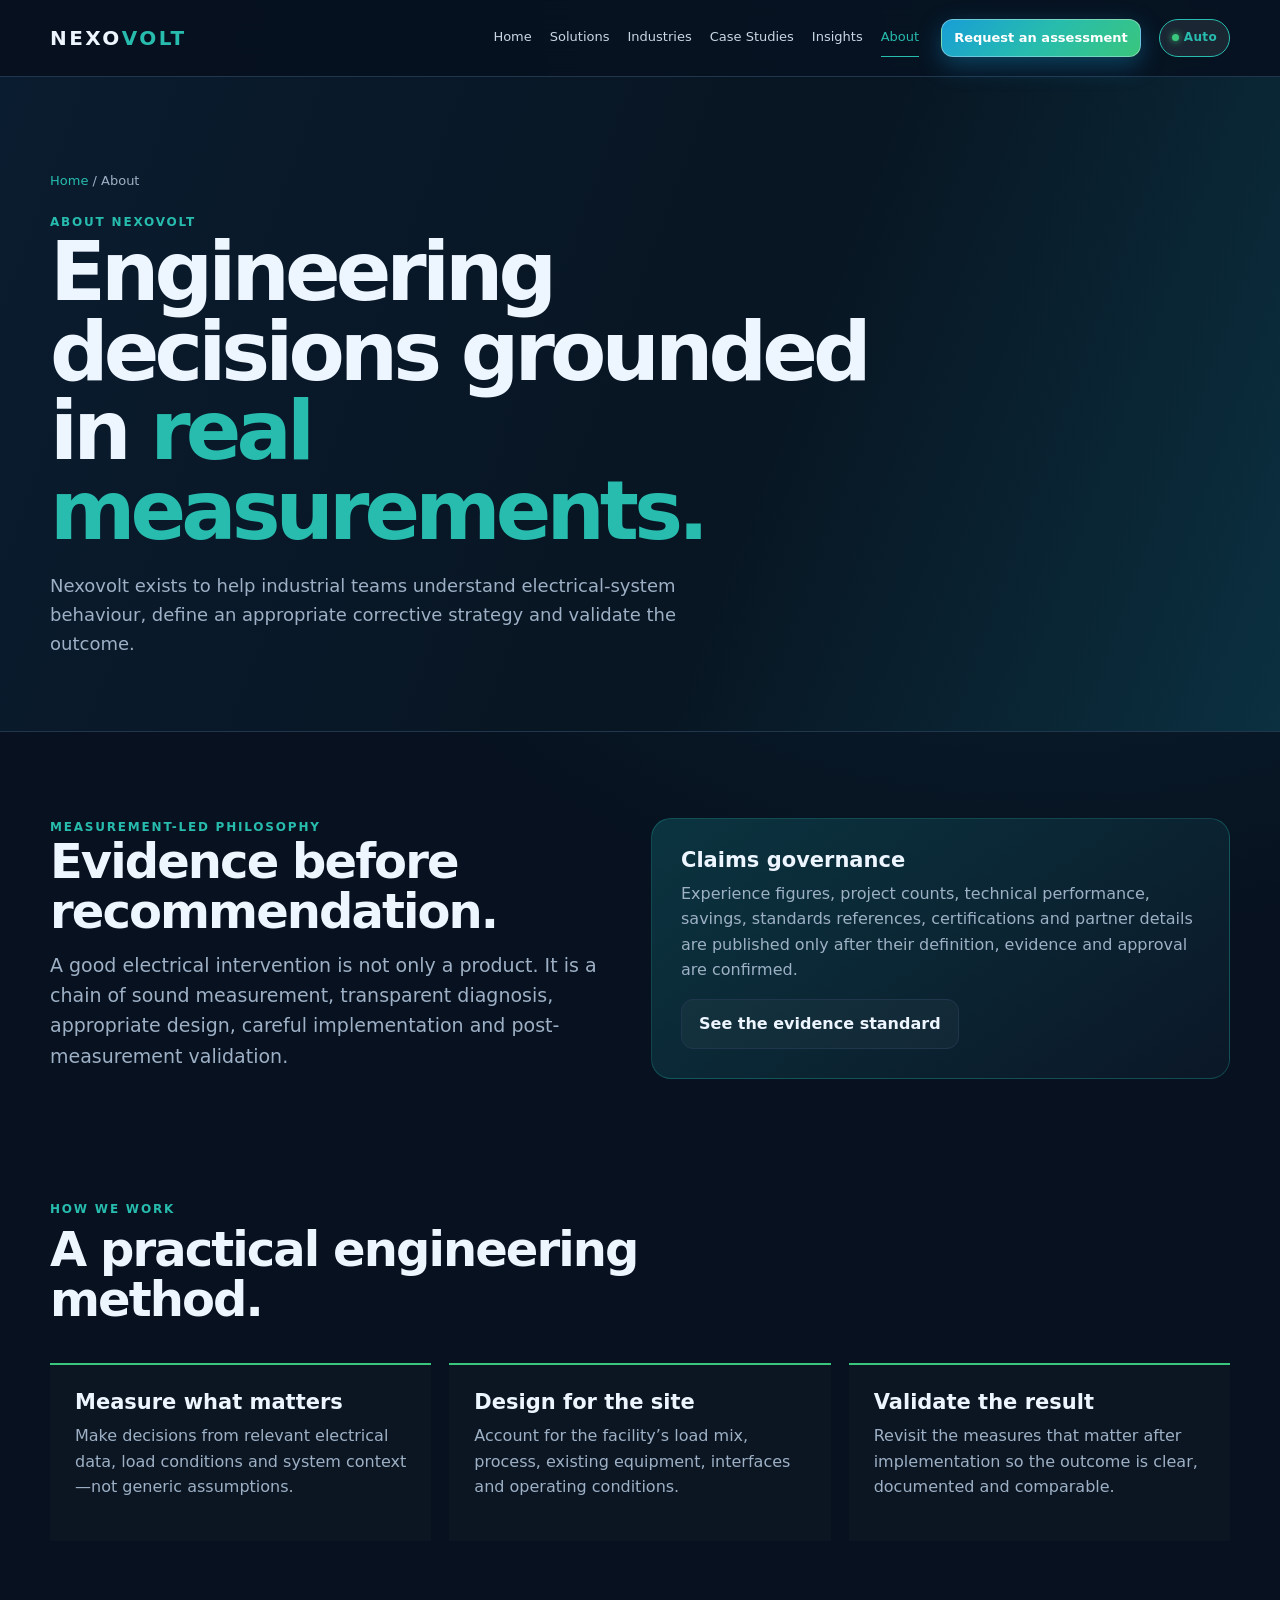
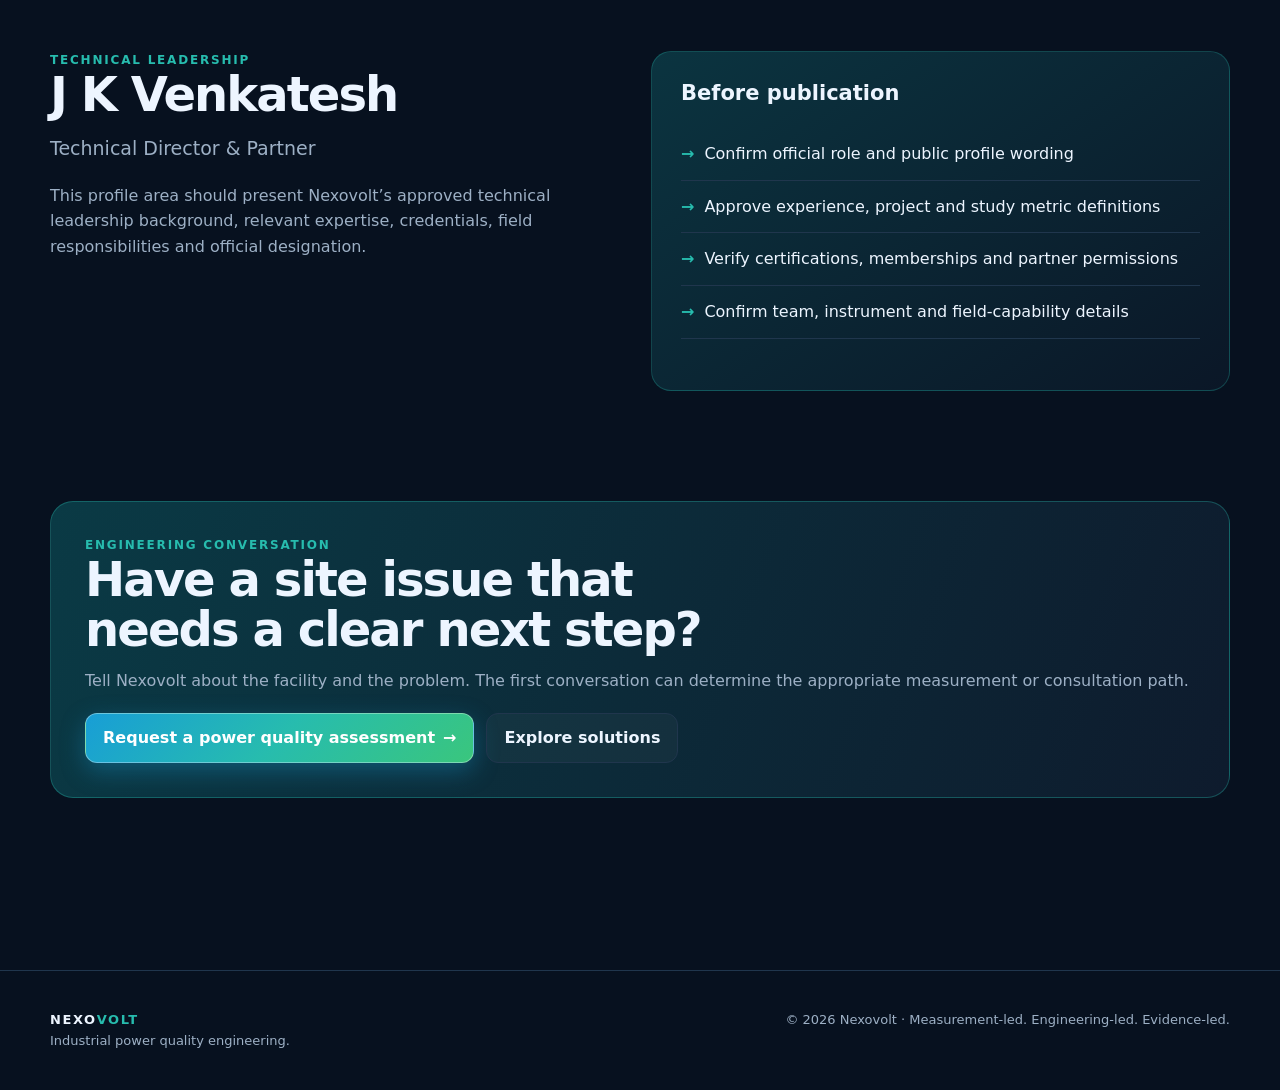
==== about.html @ 37a85232 "first upload" ====
<!doctype html>
<html lang="en">
<head>
  <meta charset="utf-8">
  <meta name="viewport" content="width=device-width, initial-scale=1">
  <meta name="description" content="About Nexovolt, its measurement-led industrial power-quality engineering philosophy and technical leadership.">
  <title>About Nexovolt | Industrial Power Quality Engineering</title>
  <link rel="stylesheet" href="nexovolt.css">
  <script>
    (function(){
      try {
        var mode = localStorage.getItem("nexovolt_theme_mode") || "auto";
        var t = null;
        if (mode === "system") {
          t = (window.matchMedia && window.matchMedia("(prefers-color-scheme: light)").matches) ? "light" : "dark";
        } else if (mode === "manual") {
          t = localStorage.getItem("nexovolt_theme");
        } else {
          // Auto (sunrise/sunset)
          try {
            var c = JSON.parse(localStorage.getItem("nexovolt_sun_times"));
            if (c && c.sunrise && c.sunset) {
              var now = Date.now();
              t = (now >= new Date(c.sunrise).getTime() && now < new Date(c.sunset).getTime()) ? "light" : "dark";
            }
          } catch(e) {}
        }
        if (!t) {
          var h = new Date().getHours();
          t = (h >= 6 && h < 18) ? "light" : "dark";
        }
        document.documentElement.setAttribute("data-theme", t);
      } catch(e) {}
    })();
  </script>
  <script src="nexovolt.js" defer></script>
</head>
<body data-page="about">
  <a class="skip-link" href="#main">Skip to content</a>
  <header class="site-header"><nav class="wrap nav" aria-label="Main navigation">
    <a class="logo" href="Nexovolt Website redesign.html" aria-label="Nexovolt home">NEXO<b>VOLT</b></a><button class="nav-toggle" type="button" aria-label="Open menu" aria-expanded="false">☰</button>
    <div class="site-links"><a data-nav="home" href="Nexovolt Website redesign.html">Home</a><a data-nav="solutions" href="services.html">Solutions</a><a data-nav="industries" href="industries.html">Industries</a><a data-nav="case-studies" href="case-studies.html">Case Studies</a><a data-nav="insights" href="resources.html">Insights</a><a data-nav="about" href="about.html">About</a><a class="button small" data-nav="contact" href="contact.html">Request an assessment</a><div class="theme-controls">
          <button class="theme-mode-btn" type="button" aria-label="Theme mode setting" title="Theme mode setting">
            <span class="theme-mode-label">Auto</span>
          </button>
          <button class="theme-toggle" type="button" aria-label="Toggle dark/light theme" title="Toggle dark/light theme"></button>
        </div></div>
  </nav></header>
  <main id="main">
    <section class="page-hero"><div class="wrap reveal"><div class="breadcrumb"><a href="Nexovolt Website redesign.html">Home</a> / About</div><div class="eyebrow">ABOUT NEXOVOLT</div><h1>Engineering decisions grounded in <span>real measurements.</span></h1><p>Nexovolt exists to help industrial teams understand electrical-system behaviour, define an appropriate corrective strategy and validate the outcome.</p></div></section>
    <section class="wrap section reveal"><div class="split"><div><div class="eyebrow">MEASUREMENT-LED PHILOSOPHY</div><h2>Evidence before recommendation.</h2><p class="lead">A good electrical intervention is not only a product. It is a chain of sound measurement, transparent diagnosis, appropriate design, careful implementation and post-measurement validation.</p></div><div class="callout"><h3>Claims governance</h3><p class="muted">Experience figures, project counts, technical performance, savings, standards references, certifications and partner details are published only after their definition, evidence and approval are confirmed.</p><a class="button secondary" href="case-studies.html">See the evidence standard</a></div></div></section>
    <section class="wrap section tight reveal"><div class="section-head"><div class="eyebrow">HOW WE WORK</div><h2>A practical engineering method.</h2></div><div class="principles"><article class="principle"><h3>Measure what matters</h3><p class="muted">Make decisions from relevant electrical data, load conditions and system context—not generic assumptions.</p></article><article class="principle"><h3>Design for the site</h3><p class="muted">Account for the facility’s load mix, process, existing equipment, interfaces and operating conditions.</p></article><article class="principle"><h3>Validate the result</h3><p class="muted">Revisit the measures that matter after implementation so the outcome is clear, documented and comparable.</p></article></div></section>
    <section class="wrap section tight reveal"><div class="split"><div><div class="eyebrow">TECHNICAL LEADERSHIP</div><h2>J K Venkatesh</h2><p class="lead">Technical Director &amp; Partner</p><p class="muted">This profile area should present Nexovolt’s approved technical leadership background, relevant expertise, credentials, field responsibilities and official designation.</p></div><div class="callout"><h3>Before publication</h3><ul class="feature-list"><li>Confirm official role and public profile wording</li><li>Approve experience, project and study metric definitions</li><li>Verify certifications, memberships and partner permissions</li><li>Confirm team, instrument and field-capability details</li></ul></div></div></section>
    <section class="wrap section tight reveal"><div class="cta-band"><div class="eyebrow">ENGINEERING CONVERSATION</div><h2>Have a site issue that needs a clear next step?</h2><p class="muted">Tell Nexovolt about the facility and the problem. The first conversation can determine the appropriate measurement or consultation path.</p><div class="ctas"><a class="button" href="contact.html">Request a power quality assessment <span aria-hidden="true">→</span></a><a class="button secondary" href="services.html">Explore solutions</a></div></div></section>
  </main>
  <footer><div class="wrap footer-inner"><div><div class="footer-logo">NEXO<b>VOLT</b></div>Industrial power quality engineering.</div><div>© <span data-year></span> Nexovolt · Measurement-led. Engineering-led. Evidence-led.</div></div></footer>
</body>
</html>
---- nexovolt.css ----
/* Explicit light/dark theme styles */
:root,
html[data-theme="dark"],
body[data-theme="dark"] {
  color-scheme: dark;

  /* Logo palette */
  --brand-blue: #189ED6;
  --accent: #27BCAE;
  --accent-2: #3AC67D;

  /* Dark mode */
  --bg: #07111f;
  --surface: #0c1d30;
  --surface-2: #102a43;
  --text: #edf5ff;
  --muted: #9db0c5;
  --line: #20364d;
  --radius: 20px;
  --max: 1180px;
  --shadow: 0 20px 60px #0007;

  --accent-foreground: #02111d;
  --nav-text: #c9d7e5;
  --button-text: #ffffff;
  --button-bg: linear-gradient(135deg, #189ED6 0%, #27BCAE 50%, #3AC67D 100%);
  --button-bg-hover: linear-gradient(135deg, #2db6f2 0%, #32dac9 50%, #45db8d 100%);
  --button-bg-active: linear-gradient(135deg, #1080b0 0%, #1e9d91 50%, #2ea366 100%);
  --button-border: rgba(255, 255, 255, 0.35);
  --button-shadow: 0 8px 25px rgba(24, 158, 214, 0.35);
  --button-shadow-hover: 0 12px 32px rgba(39, 188, 174, 0.55);

  --overlay-1: #ffffff08;
  --overlay-2: #ffffff15;
  --overlay-3: #ffffff05;
  --overlay-4: #ffffff0b;
  --divider: #ffffff14;

  --header-bg: #07111fe8;
  --hero-card-start: #102a43;
  --hero-card-end: #081522;
  --page-hero-start: #0a1c2f;
  --page-hero-end: #081522;
  --page-hero-brand: #0b3040;
  --card-start: #0e2033;
  --card-end: #0a1727;
  --callout-start: #0b3440;
  --callout-end: #0b1727;
  --evidence-start: #0b3540;
  --evidence-end: #0a1727;
  --cta-start: #0a3a45;
  --cta-end: #0e1b2d;
  --input-bg: #071522;

  --accent-shadow: 0 -12px 35px #27BCAE55;
  --card-hover-border: #27BCAE66;
  --tag-border: #27BCAE44;
  --cta-border: #27BCAE55;
}

html[data-theme="light"],
body[data-theme="light"] {
  color-scheme: light;
  --bg: #f5fafc;
  --surface: #ffffff;
  --surface-2: #edf7fa;
  --text: #08212d;
  --muted: #526b76;
  --line: #d7e7eb;
  --shadow: 0 14px 40px #0b526018;

  /* Slightly darker versions of the logo colours for readable text. */
  --brand-blue: #117da9;
  --accent: #087f73;
  --accent-2: #238b59;

  --accent-foreground: #ffffff;
  --nav-text: #45606b;
  --button-text: #ffffff;
  --button-bg: linear-gradient(135deg, #0e729a 0%, #077469 50%, #1e794d 100%);
  --button-bg-hover: linear-gradient(135deg, #09597a 0%, #055e55 50%, #15623e 100%);
  --button-bg-active: linear-gradient(135deg, #063e55 0%, #03443d 50%, #0e482d 100%);
  --button-border: rgba(8, 33, 45, 0.2);
  --button-shadow: 0 8px 24px rgba(7, 116, 105, 0.28);
  --button-shadow-hover: 0 12px 30px rgba(7, 116, 105, 0.45);

  --overlay-1: #08212d08;
  --overlay-2: #08212d18;
  --overlay-3: #08212d05;
  --overlay-4: #08212d0b;
  --divider: #08212d14;

  --header-bg: #f5fafce8;
  --hero-card-start: #ffffff;
  --hero-card-end: #eaf7f5;
  --page-hero-start: #eef9fb;
  --page-hero-end: #f8fcfd;
  --page-hero-brand: #d9f2ed;
  --card-start: #ffffff;
  --card-end: #f2f8fa;
  --callout-start: #e2f6f1;
  --callout-end: #f7fcfb;
  --evidence-start: #e0f5ed;
  --evidence-end: #f5fbf9;
  --cta-start: #d9f3ed;
  --cta-end: #eef9fb;
  --input-bg: #ffffff;

  --accent-shadow: 0 -12px 35px #087f7335;
  --card-hover-border: #087f7360;
  --tag-border: #087f7340;
  --cta-border: #087f7350;
}

/* Smoothly transition the entire UI when the automatic theme switches. */
body,
.site-header,
.hero-card,
.contact-card,
.card,
.stat,
.industry,
.resource,
.method-card,
.problem,
.form,
.tool-result,
.page-hero,
.callout,
.evidence-strip,
.case-status,
.principle,
.cta-band,
footer,
input,
textarea,
select,
.button.secondary {
  transition:
    background-color .35s ease,
    background .35s ease,
    color .35s ease,
    border-color .35s ease,
    box-shadow .35s ease;
}

/* Smooth theme transitions */
body, .site-header, .wrap, .hero-card, .card, .stat, footer {
  transition: background-color .28s ease, color .28s ease, border-color .28s ease, box-shadow .28s ease;
}


* { box-sizing: border-box; }
html { scroll-behavior: smooth; }
body {
  min-width: 320px;
  margin: 0;
  color: var(--text);
  font-family: Inter, ui-sans-serif, system-ui, -apple-system, BlinkMacSystemFont, "Segoe UI", sans-serif;
  line-height: 1.6;
  background: radial-gradient(circle at 82% 0, var(--page-hero-brand) 0, transparent 33%), var(--bg);
}

a { color: inherit; text-decoration: none; }
button, input, textarea, select { font: inherit; }
button { cursor: pointer; }
.wrap { width: min(var(--max), calc(100% - 44px)); margin: auto; }
.skip-link { position: fixed; top: -60px; left: 16px; z-index: 100; padding: 10px 14px; border-radius: 8px; background: var(--accent); color: var(--accent-foreground); font-weight: 800; }
.skip-link:focus { top: 16px; }

.site-header {
  position: sticky; top: 0; z-index: 50;
  border-bottom: 1px solid var(--line);
  background: var(--header-bg); backdrop-filter: blur(16px);
}
.nav { min-height: 76px; display: flex; align-items: center; justify-content: space-between; gap: 22px; }
.logo { flex: 0 0 auto; font-size: 20px; font-weight: 900; letter-spacing: .12em; }
.logo b { color: var(--accent); }
.site-links { display: flex; align-items: center; gap: 18px; color: var(--nav-text); font-size: 13px; }
.site-links a:not(.button) { padding: 8px 0; border-bottom: 1px solid transparent; }
.site-links a:hover, .site-links a.active { color: var(--accent); border-color: var(--accent); }
.site-links .button { margin-left: 4px; }
.nav-toggle { display: none; border: 0; padding: 8px; background: transparent; color: var(--text); font-size: 24px; line-height: 1; }

.theme-controls {
  display: inline-flex;
  align-items: center;
  gap: 8px;
  flex-shrink: 0;
}

.theme-mode-btn {
  display: inline-flex;
  align-items: center;
  gap: 5px;
  height: 38px;
  padding: 0 12px;
  border-radius: 20px;
  border: 1px solid var(--line);
  background: var(--overlay-1);
  color: var(--text);
  font-size: 12px;
  font-weight: 700;
  letter-spacing: .03em;
  transition: all .2s ease;
  white-space: nowrap;
}
.theme-mode-btn:hover {
  background: var(--overlay-2);
  border-color: var(--accent);
}
.theme-mode-btn.active-auto {
  border-color: var(--accent);
  color: var(--accent);
  background: var(--overlay-2);
}
.theme-mode-btn.active-system {
  border-color: var(--brand-blue);
  color: var(--brand-blue);
  background: var(--overlay-2);
}
.theme-mode-btn:focus-visible {
  outline: 3px solid var(--accent-2);
  outline-offset: 3px;
}
.theme-mode-indicator {
  display: inline-block;
  width: 7px;
  height: 7px;
  border-radius: 50%;
  background: var(--muted);
  transition: background-color .2s ease;
}
.theme-mode-btn.active-auto .theme-mode-indicator {
  background: var(--accent-2);
  box-shadow: 0 0 7px var(--accent-2);
}
.theme-mode-btn.active-system .theme-mode-indicator {
  background: var(--brand-blue);
  box-shadow: 0 0 7px var(--brand-blue);
}

.theme-toggle {
  display: none; /* hidden when auto theme is ON */
  align-items: center;
  justify-content: center;
  width: 38px;
  height: 38px;
  padding: 0;
  border-radius: 50%;
  border: 1px solid var(--line);
  background: var(--overlay-1);
  color: var(--text);
  font-size: 17px;
  line-height: 1;
  transition: background-color .2s ease, border-color .2s ease, transform .2s ease, color .2s ease;
  flex-shrink: 0;
}
.theme-controls.manual-active .theme-toggle {
  display: inline-flex;
}
.theme-toggle:hover {
  background: var(--overlay-2);
  border-color: var(--accent);
  transform: scale(1.05);
}
.theme-toggle:focus-visible {
  outline: 3px solid var(--accent-2);
  outline-offset: 3px;
}
.theme-toggle-icon {
  display: inline-flex;
  align-items: center;
  justify-content: center;
  pointer-events: none;
}
.theme-toggle-icon svg {
  width: 19px;
  height: 19px;
  stroke: currentColor;
  fill: none;
  stroke-width: 2;
  stroke-linecap: round;
  stroke-linejoin: round;
}

.button {
  display: inline-flex; align-items: center; justify-content: center; gap: 8px;
  min-height: 46px; padding: 11px 17px; border: 1px solid var(--button-border); border-radius: 12px;
  color: var(--button-text); background: var(--button-bg);
  box-shadow: var(--button-shadow); font-weight: 800; transition: transform .2s ease, box-shadow .2s ease, background .2s ease, border-color .2s ease;
}
.button:hover {
  transform: translateY(-2px);
  background: var(--button-bg-hover);
  box-shadow: var(--button-shadow-hover);
}
.button:active {
  transform: translateY(0);
  background: var(--button-bg-active);
  box-shadow: var(--button-shadow);
}
.button.secondary {
  color: var(--text);
  background: var(--overlay-1);
  border-color: var(--line);
  box-shadow: none;
}
.button.secondary:hover {
  background: var(--overlay-2);
  border-color: var(--accent);
  color: var(--accent);
  box-shadow: 0 4px 18px var(--button-shadow);
}
.button.secondary:active {
  background: var(--overlay-4);
  transform: translateY(0);
}
.button.small { min-height: 38px; padding: 8px 12px; font-size: 13px; }
.button:focus-visible, .site-links a:focus-visible, .nav-toggle:focus-visible, input:focus-visible, textarea:focus-visible, select:focus-visible { outline: 3px solid var(--accent-2); outline-offset: 3px; }

.eyebrow { color: var(--accent); font-size: 12px; font-weight: 800; letter-spacing: .15em; }
.muted { color: var(--muted); }
h1, h2, h3, p { margin-top: 0; }
h1 { max-width: 860px; margin-bottom: 22px; font-size: clamp(48px, 7vw, 82px); line-height: .97; letter-spacing: -.06em; }
h1 span, h2 span { color: var(--accent); }
h2 { margin-bottom: 13px; font-size: clamp(34px, 4vw, 48px); line-height: 1.04; letter-spacing: -.04em; }
h3 { margin-bottom: 8px; font-size: 21px; line-height: 1.2; }
.lead { max-width: 660px; color: var(--muted); font-size: 19px; }
.section { padding: 86px 0; }
.section.tight { padding-top: 24px; }
.section-head { max-width: 760px; margin-bottom: 38px; }
.section-head .eyebrow { margin-bottom: 6px; }

.home-hero { display: grid; grid-template-columns: 1.15fr .85fr; align-items: center; gap: 50px; min-height: 620px; padding: 84px 0; }
.ctas { display: flex; flex-wrap: wrap; gap: 12px; margin-top: 28px; }
.hero-card, .contact-card {
  position: relative; overflow: hidden; border: 1px solid var(--line); border-radius: 28px;
  background: linear-gradient(145deg, var(--hero-card-start), var(--hero-card-end)); box-shadow: var(--shadow);
}
.hero-card { padding: 28px; }
.hero-card::before {
  content: ""; position: absolute; inset: -80px; opacity: .13;
  background: conic-gradient(from 90deg, transparent, var(--accent), transparent 30%);
  animation: spin 9s linear infinite;
}
@keyframes spin { to { transform: rotate(360deg); } }
.gridlines {
  position: relative; display: grid; height: 340px; place-items: center; overflow: hidden;
  border: 1px solid var(--overlay-2); border-radius: 20px;
  background-image: linear-gradient(var(--overlay-1) 1px, transparent 1px), linear-gradient(90deg, var(--overlay-1) 1px, transparent 1px);
  background-size: 36px 36px;
}
.wave { width: 80%; height: 120px; border-top: 3px solid var(--accent); border-radius: 50%; box-shadow: var(--accent-shadow); transform: rotate(-3deg); }
.wave::after { display: block; content: ""; margin-top: 55px; border-top: 2px dashed var(--accent-2); transform: rotate(7deg); }
.signal-key { position: relative; display: flex; justify-content: space-between; gap: 12px; margin-top: 17px; color: var(--muted); font-size: 12px; }
.signal-key b { color: var(--accent-2); font-size: 11px; }

.page-hero { padding: 94px 0 72px; background: linear-gradient(110deg, var(--page-hero-start), var(--page-hero-end) 58%, var(--page-hero-brand)); border-bottom: 1px solid var(--line); }
.page-hero p { max-width: 690px; margin-bottom: 0; color: var(--muted); font-size: 18px; }
.breadcrumb { margin-bottom: 21px; color: var(--muted); font-size: 13px; }
.breadcrumb a { color: var(--accent); }

.stats { display: grid; grid-template-columns: repeat(4, 1fr); gap: 14px; margin-top: -35px; }
.stat, .card, .industry, .resource, .step, .metric-card {
  border: 1px solid var(--line); border-radius: var(--radius); background: linear-gradient(180deg, var(--card-start), var(--card-end));
}
.stat { padding: 24px; }
.stat strong { display: block; color: var(--accent); font-size: 36px; }
.stat span { color: var(--muted); font-size: 13px; }
.note { margin: 15px 0 0; color: var(--muted); font-size: 11px; }

.card-grid { display: grid; grid-template-columns: repeat(3, 1fr); gap: 18px; }
.card { padding: 26px; transition: transform .25s, border-color .25s; }
.card:hover { border-color: var(--card-hover-border); transform: translateY(-5px); }
.card .button { margin-top: 8px; }
.icon { margin-bottom: 12px; font-size: 28px; }
.tag { display: inline-block; padding: 5px 9px; border: 1px solid var(--tag-border); border-radius: 999px; color: var(--accent); font-size: 11px; font-weight: 800; }

.split { display: grid; grid-template-columns: 1fr 1fr; gap: 22px; align-items: start; }
.feature-list { display: grid; gap: 0; padding: 0; margin: 22px 0; list-style: none; }
.feature-list li { padding: 13px 0; border-bottom: 1px solid var(--line); }
.feature-list li::before { content: "→"; padding-right: 10px; color: var(--accent); font-weight: 900; }
.callout { padding: 29px; border: 1px solid var(--tag-border); border-radius: var(--radius); background: linear-gradient(145deg, var(--callout-start), var(--callout-end)); }

.industry-grid { display: grid; grid-template-columns: repeat(4, 1fr); gap: 12px; }
.industry { min-height: 145px; padding: 22px; font-weight: 750; }
.industry span { display: block; margin-bottom: 10px; font-size: 25px; }
.industry small { display: block; margin-top: 5px; color: var(--muted); font-size: 13px; font-weight: 400; }

.workflow { display: grid; grid-template-columns: repeat(4, 1fr); }
.step { min-height: 190px; padding: 24px; border-radius: 0; border-width: 1px 0 0 1px; border-top: 2px solid var(--accent); background: transparent; }
.step:last-child { border-right-width: 1px; }
.num { color: var(--accent); font-size: 12px; font-weight: 900; }

.evidence-strip { display: grid; grid-template-columns: 1.2fr repeat(3, 1fr); gap: 14px; padding: 22px; border: 1px solid #3AC67D55; border-radius: var(--radius); background: linear-gradient(105deg, var(--evidence-start), var(--evidence-end)); }
.evidence-strip strong { display: block; color: var(--accent-2); font-size: 14px; letter-spacing: .05em; }
.evidence-strip span { display: block; margin-top: 5px; color: var(--muted); font-size: 13px; }
.method-grid { display: grid; grid-template-columns: repeat(3, 1fr); gap: 14px; counter-reset: method; }
.method-card { position: relative; min-height: 190px; padding: 25px; border: 1px solid var(--line); border-radius: var(--radius); background: linear-gradient(180deg, var(--card-start), var(--card-end)); }
.method-card::before { counter-increment: method; content: "0" counter(method); display: block; margin-bottom: 18px; color: var(--accent); font-size: 12px; font-weight: 900; letter-spacing: .12em; }
.method-card h3 { margin-bottom: 9px; }
.problem-grid { display: grid; grid-template-columns: repeat(3, 1fr); gap: 12px; }
.problem { padding: 18px; border: 1px solid var(--line); border-radius: 14px; background: var(--overlay-3); color: var(--muted); }
.problem b { display: block; margin-bottom: 4px; color: var(--text); }
.case-status { padding: 25px; border: 1px dashed #3AC67D77; border-radius: var(--radius); background: #3AC67D0a; }
.case-status h3 { color: var(--accent-2); }
.case-meta { display: flex; flex-wrap: wrap; gap: 8px; margin: 15px 0; }
.case-meta span { padding: 5px 8px; border-radius: 999px; background: var(--overlay-4); color: var(--muted); font-size: 11px; }
.form-section { margin-top: 18px; padding-top: 18px; border-top: 1px solid var(--line); }
.field-note { margin: 7px 0 0; color: var(--muted); font-size: 11px; }
.consent { display: flex; align-items: flex-start; gap: 9px; margin-top: 16px; color: var(--muted); font-size: 12px; }
.consent input { width: auto; margin-top: 4px; accent-color: var(--accent); }
.contact-actions { display: flex; flex-wrap: wrap; gap: 10px; margin-top: 18px; }
.site-note { margin-top: 12px; color: var(--muted); font-size: 12px; }

.product-card { display: flex; min-height: 320px; flex-direction: column; justify-content: space-between; }
.product-card .specs { display: flex; flex-wrap: wrap; gap: 7px; margin: 19px 0; }
.spec { padding: 4px 8px; border-radius: 8px; background: var(--overlay-1); color: var(--muted); font-size: 11px; }

.resource-list { display: grid; grid-template-columns: repeat(3, 1fr); gap: 16px; }
.resource { min-height: 230px; padding: 23px; border-left: 3px solid var(--accent); background: var(--overlay-3); }
.resource .kind { color: var(--accent-2); font-size: 11px; font-weight: 800; letter-spacing: .12em; }

.case-grid { display: grid; grid-template-columns: 1fr 1fr; gap: 18px; }
.metric-row { display: flex; flex-wrap: wrap; gap: 10px; margin-top: 18px; }
.metric-card { min-width: 100px; padding: 10px 14px; background: var(--overlay-1); }
.metric-card b { display: block; color: var(--accent); font-size: 24px; line-height: 1.1; }
.metric-card small { color: var(--muted); }

.tool-layout, .contact-layout { display: grid; grid-template-columns: 1fr 1fr; gap: 28px; align-items: start; }
.form, .tool-result {
  padding: 27px; border: 1px solid var(--line); border-radius: var(--radius); background: var(--surface);
}
.form-row { display: grid; grid-template-columns: 1fr 1fr; gap: 12px; }
label { display: block; margin-bottom: 5px; color: var(--muted); font-size: 12px; }
input, textarea, select {
  width: 100%; padding: 12px; border: 1px solid var(--line); border-radius: 10px; outline: 0;
  color: var(--text); background: var(--input-bg);
}
input:focus, textarea:focus, select:focus { border-color: var(--accent); }
.form-message { min-height: 24px; margin: 14px 0 0; color: var(--accent-2); font-size: 13px; }
.estimate { margin: 20px 0 7px; color: var(--accent); font-size: 34px; font-weight: 850; }

.contact-card { padding: 31px; }
.contact-detail { padding: 13px 0; border-bottom: 1px solid var(--divider); }
.contact-detail:last-child { border: 0; }
.contact-detail b { display: block; color: var(--muted); font-size: 12px; }
.contact-detail a { color: var(--accent); }

.principles { display: grid; grid-template-columns: repeat(3, 1fr); gap: 18px; }
.principle { padding: 25px; border-top: 2px solid var(--accent-2); background: var(--overlay-3); }
.timeline { position: relative; display: grid; gap: 16px; margin: 0; padding: 0; list-style: none; }
.timeline li { display: grid; grid-template-columns: 100px 1fr; gap: 24px; padding: 18px 0; border-bottom: 1px solid var(--line); }
.timeline .year { color: var(--accent); font-weight: 900; }

.cta-band { padding: 34px; border: 1px solid var(--cta-border); border-radius: 23px; background: linear-gradient(110deg, var(--cta-start), var(--cta-end)); }
.cta-band h2 { max-width: 690px; }
.cta-band .ctas { margin-top: 20px; }
footer { margin-top: 86px; padding: 39px 0; border-top: 1px solid var(--line); color: var(--muted); font-size: 13px; }
.footer-inner { display: flex; justify-content: space-between; gap: 25px; flex-wrap: wrap; }
.footer-logo { color: var(--text); font-weight: 900; letter-spacing: .12em; }
.footer-logo b { color: var(--accent); }

.reveal { opacity: 0; transform: translateY(20px); transition: opacity .65s ease, transform .65s ease; }
.reveal.show { opacity: 1; transform: none; }

@media (max-width: 920px) {
  .site-links { gap: 12px; font-size: 12px; }
  .site-links .button { padding: 9px 11px; }
  .home-hero, .split, .tool-layout, .contact-layout { grid-template-columns: 1fr; }
  .home-hero { min-height: auto; padding: 68px 0; }
  .industry-grid { grid-template-columns: repeat(2, 1fr); }
  .card-grid { grid-template-columns: repeat(2, 1fr); }
  .method-grid, .problem-grid { grid-template-columns: repeat(2, 1fr); }
  .evidence-strip { grid-template-columns: 1fr 1fr; }
}
@media (max-width: 700px) {
  .nav { min-height: 68px; }
  .nav-toggle { display: block; }
  .site-links {
    position: absolute; top: 68px; right: 0; left: 0; display: none; padding: 18px 22px 22px;
    flex-direction: column; align-items: stretch; gap: 7px; border-bottom: 1px solid var(--line); background: var(--header-bg);
  }
  .site-links.open { display: flex; }
  .site-links a:not(.button) { padding: 9px 0; }
  .site-links .button { margin: 5px 0 0; }
  .stats, .workflow { grid-template-columns: repeat(2, 1fr); }
  .step:nth-child(2) { border-right-width: 1px; }
  .step:nth-child(3) { border-left-width: 1px; }
  .case-grid, .principles { grid-template-columns: 1fr; }
  .page-hero { padding: 70px 0 55px; }
  .section { padding: 68px 0; }
}
@media (max-width: 520px) {
  .wrap { width: min(100% - 32px, var(--max)); }
  h1 { font-size: 48px; }
  .stats, .industry-grid, .card-grid, .workflow, .resource-list, .form-row, .method-grid, .problem-grid, .evidence-strip { grid-template-columns: 1fr; }
  .step, .step:nth-child(2), .step:nth-child(3) { border-right-width: 1px; border-left-width: 1px; }
  .gridlines { height: 270px; }
  .hero-card { padding: 18px; }
  .timeline li { grid-template-columns: 1fr; gap: 4px; }
}

@media (prefers-reduced-motion: reduce) {
  html { scroll-behavior: auto; }
  *, *::before, *::after { animation-duration: .01ms !important; animation-iteration-count: 1 !important; scroll-behavior: auto !important; transition-duration: .01ms !important; }
}
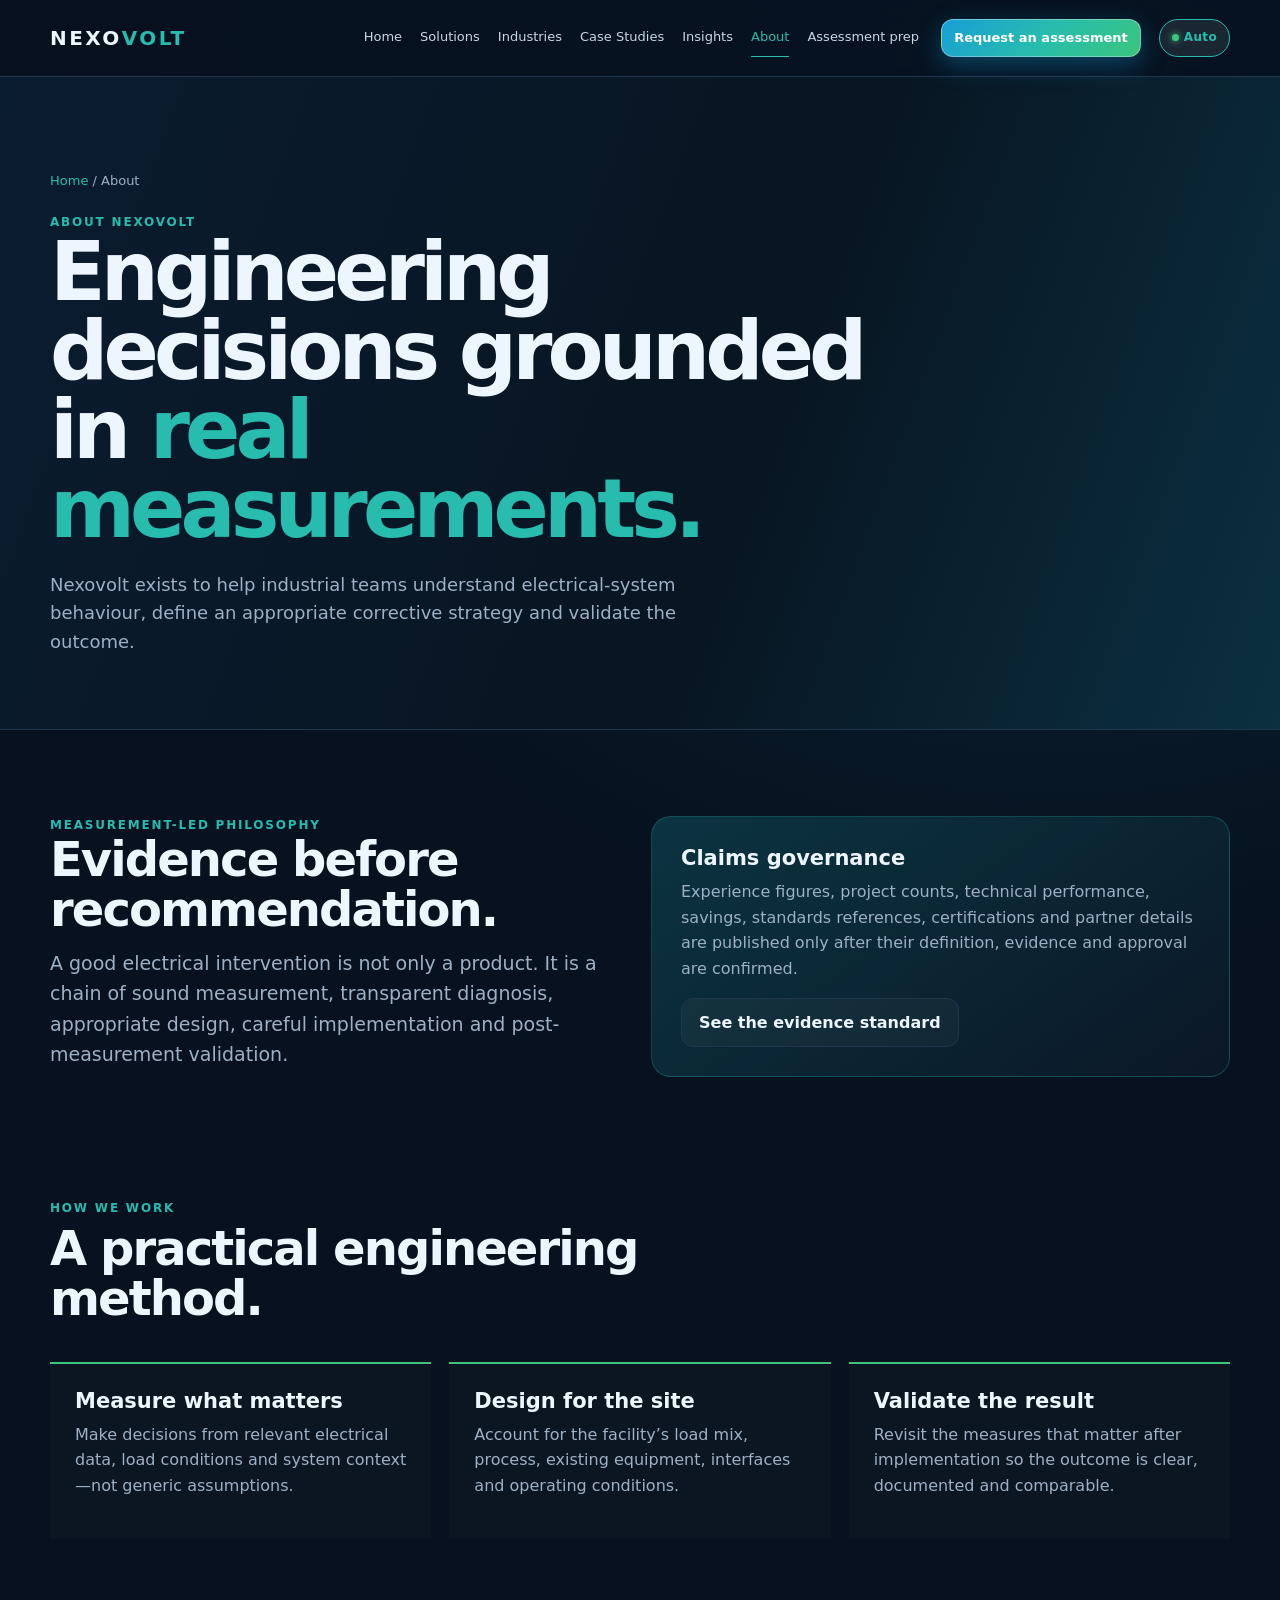
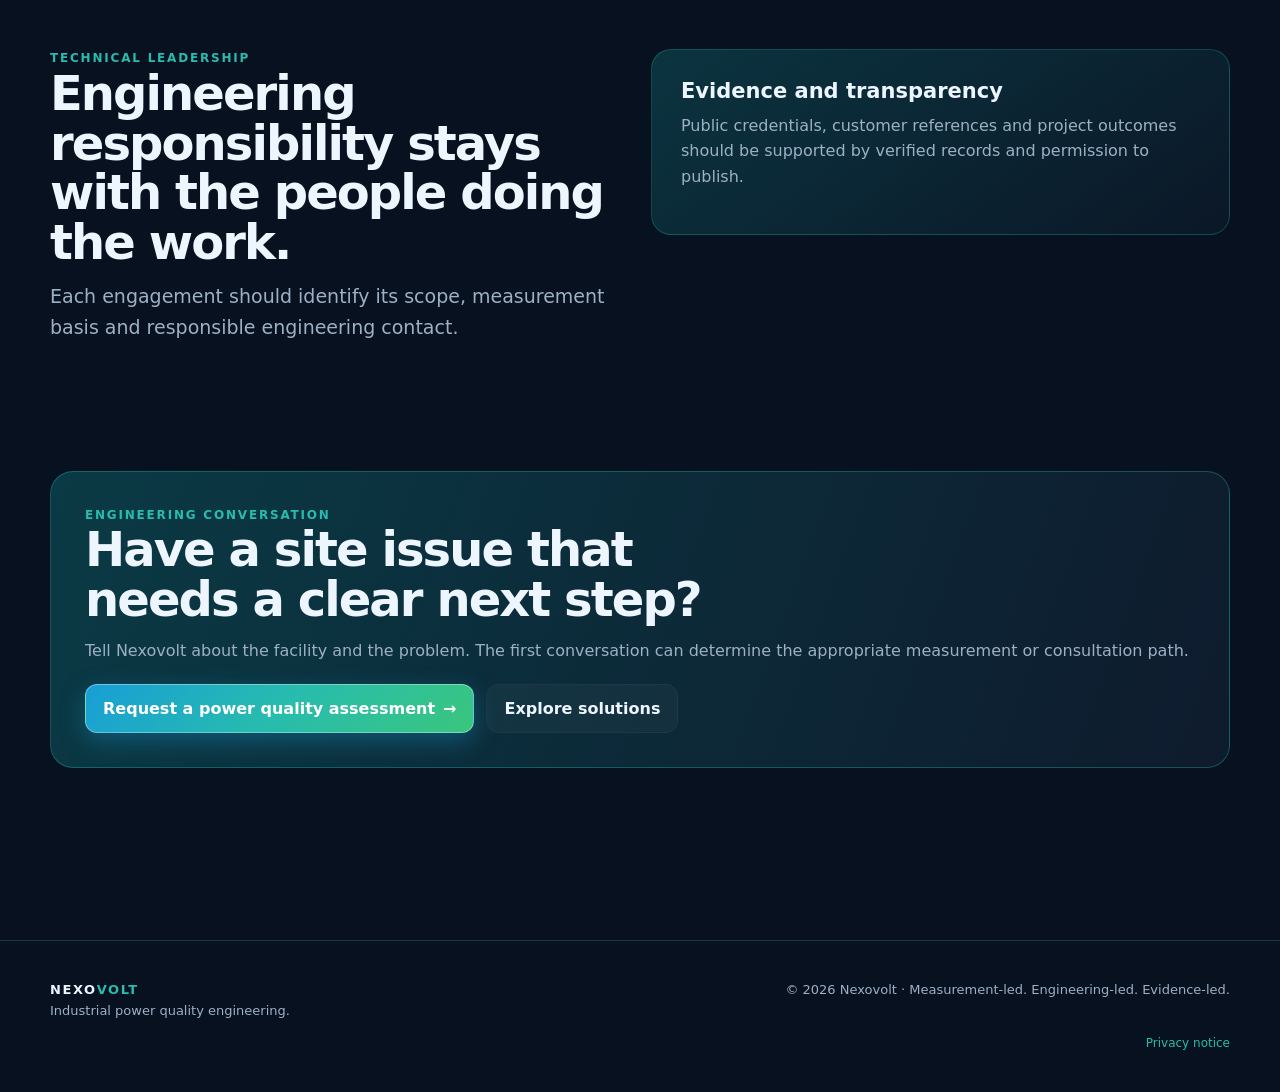
==== commit 49bf9d3e: "Structural Overhaul" ====
--- a/about.html
+++ b/about.html
@@ -5,41 +5,20 @@
   <meta name="viewport" content="width=device-width, initial-scale=1">
   <meta name="description" content="About Nexovolt, its measurement-led industrial power-quality engineering philosophy and technical leadership.">
   <title>About Nexovolt | Industrial Power Quality Engineering</title>
+  <link rel="icon" type="image/png" href="assets/favicon.png" sizes="64x64"><link rel="canonical" href="about.html">
+  <meta property="og:title" content="About Nexovolt | Industrial Power Quality Engineering">
+  <meta property="og:description" content="About Nexovolt, its measurement-led industrial power-quality engineering philosophy and technical leadership.">
+  <meta property="og:type" content="website">
   <link rel="stylesheet" href="nexovolt.css">
-  <script>
-    (function(){
-      try {
-        var mode = localStorage.getItem("nexovolt_theme_mode") || "auto";
-        var t = null;
-        if (mode === "system") {
-          t = (window.matchMedia && window.matchMedia("(prefers-color-scheme: light)").matches) ? "light" : "dark";
-        } else if (mode === "manual") {
-          t = localStorage.getItem("nexovolt_theme");
-        } else {
-          // Auto (sunrise/sunset)
-          try {
-            var c = JSON.parse(localStorage.getItem("nexovolt_sun_times"));
-            if (c && c.sunrise && c.sunset) {
-              var now = Date.now();
-              t = (now >= new Date(c.sunrise).getTime() && now < new Date(c.sunset).getTime()) ? "light" : "dark";
-            }
-          } catch(e) {}
-        }
-        if (!t) {
-          var h = new Date().getHours();
-          t = (h >= 6 && h < 18) ? "light" : "dark";
-        }
-        document.documentElement.setAttribute("data-theme", t);
-      } catch(e) {}
-    })();
-  </script>
+  <script src="nexovolt-theme-init.js"></script>
+
   <script src="nexovolt.js" defer></script>
 </head>
 <body data-page="about">
   <a class="skip-link" href="#main">Skip to content</a>
   <header class="site-header"><nav class="wrap nav" aria-label="Main navigation">
-    <a class="logo" href="Nexovolt Website redesign.html" aria-label="Nexovolt home">NEXO<b>VOLT</b></a><button class="nav-toggle" type="button" aria-label="Open menu" aria-expanded="false">☰</button>
-    <div class="site-links"><a data-nav="home" href="Nexovolt Website redesign.html">Home</a><a data-nav="solutions" href="services.html">Solutions</a><a data-nav="industries" href="industries.html">Industries</a><a data-nav="case-studies" href="case-studies.html">Case Studies</a><a data-nav="insights" href="resources.html">Insights</a><a data-nav="about" href="about.html">About</a><a class="button small" data-nav="contact" href="contact.html">Request an assessment</a><div class="theme-controls">
+    <a class="logo" href="index.html" aria-label="Nexovolt home">NEXO<b>VOLT</b></a><button class="nav-toggle" type="button" aria-label="Open menu" aria-expanded="false" aria-controls="site-links">☰</button>
+    <div class="site-links" id="site-links"><a data-nav="home" href="index.html">Home</a><a data-nav="solutions" href="services.html">Solutions</a><a data-nav="industries" href="industries.html">Industries</a><a data-nav="case-studies" href="case-studies.html">Case Studies</a><a data-nav="insights" href="resources.html">Insights</a><a data-nav="about" href="about.html">About</a><a data-nav="tools" href="tools.html">Assessment prep</a><a class="button small" data-nav="contact" href="contact.html">Request an assessment</a><div class="theme-controls">
           <button class="theme-mode-btn" type="button" aria-label="Theme mode setting" title="Theme mode setting">
             <span class="theme-mode-label">Auto</span>
           </button>
@@ -47,16 +26,12 @@
         </div></div>
   </nav></header>
   <main id="main">
-    <section class="page-hero"><div class="wrap reveal"><div class="breadcrumb"><a href="Nexovolt Website redesign.html">Home</a> / About</div><div class="eyebrow">ABOUT NEXOVOLT</div><h1>Engineering decisions grounded in <span>real measurements.</span></h1><p>Nexovolt exists to help industrial teams understand electrical-system behaviour, define an appropriate corrective strategy and validate the outcome.</p></div></section>
+    <section class="page-hero"><div class="wrap reveal"><div class="breadcrumb"><a href="index.html">Home</a> / About</div><div class="eyebrow">ABOUT NEXOVOLT</div><h1>Engineering decisions grounded in <span>real measurements.</span></h1><p>Nexovolt exists to help industrial teams understand electrical-system behaviour, define an appropriate corrective strategy and validate the outcome.</p></div></section>
     <section class="wrap section reveal"><div class="split"><div><div class="eyebrow">MEASUREMENT-LED PHILOSOPHY</div><h2>Evidence before recommendation.</h2><p class="lead">A good electrical intervention is not only a product. It is a chain of sound measurement, transparent diagnosis, appropriate design, careful implementation and post-measurement validation.</p></div><div class="callout"><h3>Claims governance</h3><p class="muted">Experience figures, project counts, technical performance, savings, standards references, certifications and partner details are published only after their definition, evidence and approval are confirmed.</p><a class="button secondary" href="case-studies.html">See the evidence standard</a></div></div></section>
     <section class="wrap section tight reveal"><div class="section-head"><div class="eyebrow">HOW WE WORK</div><h2>A practical engineering method.</h2></div><div class="principles"><article class="principle"><h3>Measure what matters</h3><p class="muted">Make decisions from relevant electrical data, load conditions and system context—not generic assumptions.</p></article><article class="principle"><h3>Design for the site</h3><p class="muted">Account for the facility’s load mix, process, existing equipment, interfaces and operating conditions.</p></article><article class="principle"><h3>Validate the result</h3><p class="muted">Revisit the measures that matter after implementation so the outcome is clear, documented and comparable.</p></article></div></section>
-    <section class="wrap section tight reveal"><div class="split"><div><div class="eyebrow">TECHNICAL LEADERSHIP</div><h2>J K Venkatesh</h2><p class="lead">Technical Director &amp; Partner</p><p class="muted">This profile area should present Nexovolt’s approved technical leadership background, relevant expertise, credentials, field responsibilities and official designation.</p></div><div class="callout"><h3>Before publication</h3><ul class="feature-list"><li>Confirm official role and public profile wording</li><li>Approve experience, project and study metric definitions</li><li>Verify certifications, memberships and partner permissions</li><li>Confirm team, instrument and field-capability details</li></ul></div></div></section>
+    <section class="wrap section tight reveal"><div class="split"><div><div class="eyebrow">TECHNICAL LEADERSHIP</div><h2>Engineering responsibility stays with the people doing the work.</h2><p class="lead">Each engagement should identify its scope, measurement basis and responsible engineering contact.</p></div><div class="callout"><h3>Evidence and transparency</h3><p class="muted">Public credentials, customer references and project outcomes should be supported by verified records and permission to publish.</p></div></div></section>
     <section class="wrap section tight reveal"><div class="cta-band"><div class="eyebrow">ENGINEERING CONVERSATION</div><h2>Have a site issue that needs a clear next step?</h2><p class="muted">Tell Nexovolt about the facility and the problem. The first conversation can determine the appropriate measurement or consultation path.</p><div class="ctas"><a class="button" href="contact.html">Request a power quality assessment <span aria-hidden="true">→</span></a><a class="button secondary" href="services.html">Explore solutions</a></div></div></section>
   </main>
-  <footer><div class="wrap footer-inner"><div><div class="footer-logo">NEXO<b>VOLT</b></div>Industrial power quality engineering.</div><div>© <span data-year></span> Nexovolt · Measurement-led. Engineering-led. Evidence-led.</div></div></footer>
+  <footer><div class="wrap footer-inner"><div><div class="footer-logo">NEXO<b>VOLT</b></div>Industrial power quality engineering.</div><div>© <span data-year></span> Nexovolt · Measurement-led. Engineering-led. Evidence-led.</div></div><div class="wrap privacy-link"><a href="privacy.html">Privacy notice</a></div></footer>
 </body>
 </html>
-
-
-
-
--- a/nexovolt.css
+++ b/nexovolt.css
@@ -112,7 +112,7 @@
   --cta-border: #087f7350;
 }
 
-/* Smoothly transition the entire UI when the automatic theme switches. */
+/* Keep theme changes smooth without transitioning every rendered property. */
 body,
 .site-header,
 .hero-card,
@@ -124,7 +124,6 @@
 .method-card,
 .problem,
 .form,
-.tool-result,
 .page-hero,
 .callout,
 .evidence-strip,
@@ -134,19 +133,12 @@
 footer,
 input,
 textarea,
-select,
-.button.secondary {
+select {
   transition:
-    background-color .35s ease,
-    background .35s ease,
-    color .35s ease,
-    border-color .35s ease,
-    box-shadow .35s ease;
-}
-
-/* Smooth theme transitions */
-body, .site-header, .wrap, .hero-card, .card, .stat, footer {
-  transition: background-color .28s ease, color .28s ease, border-color .28s ease, box-shadow .28s ease;
+    background-color .28s ease,
+    color .28s ease,
+    border-color .28s ease,
+    box-shadow .28s ease;
 }
 
 
@@ -156,7 +148,7 @@
   min-width: 320px;
   margin: 0;
   color: var(--text);
-  font-family: Inter, ui-sans-serif, system-ui, -apple-system, BlinkMacSystemFont, "Segoe UI", sans-serif;
+  font-family: ui-sans-serif, system-ui, -apple-system, BlinkMacSystemFont, "Segoe UI", sans-serif;
   line-height: 1.6;
   background: radial-gradient(circle at 82% 0, var(--page-hero-brand) 0, transparent 33%), var(--bg);
 }
@@ -176,11 +168,17 @@
 .nav { min-height: 76px; display: flex; align-items: center; justify-content: space-between; gap: 22px; }
 .logo { flex: 0 0 auto; font-size: 20px; font-weight: 900; letter-spacing: .12em; }
 .logo b { color: var(--accent); }
+.logo-image { display: inline-block; vertical-align: middle; object-fit: contain; }
+.logo-text, .footer-logo-text { display: none; }
+.logo-text { font-size: 20px; }
+.logo-text b, .footer-logo-text b { color: var(--accent); }
+.footer-logo-image { display: block; object-fit: contain; }
 .site-links { display: flex; align-items: center; gap: 18px; color: var(--nav-text); font-size: 13px; }
 .site-links a:not(.button) { padding: 8px 0; border-bottom: 1px solid transparent; }
 .site-links a:hover, .site-links a.active { color: var(--accent); border-color: var(--accent); }
 .site-links .button { margin-left: 4px; }
 .nav-toggle { display: none; border: 0; padding: 8px; background: transparent; color: var(--text); font-size: 24px; line-height: 1; }
+.nav-toggle:focus-visible { outline: 3px solid var(--accent-2); outline-offset: 3px; }
 
 .theme-controls {
   display: inline-flex;
@@ -317,12 +315,15 @@
   transform: translateY(0);
 }
 .button.small { min-height: 38px; padding: 8px 12px; font-size: 13px; }
-.button:focus-visible, .site-links a:focus-visible, .nav-toggle:focus-visible, input:focus-visible, textarea:focus-visible, select:focus-visible { outline: 3px solid var(--accent-2); outline-offset: 3px; }
+:where(a, button, input, textarea, select, [tabindex]):focus-visible { outline: 3px solid var(--accent-2); outline-offset: 3px; }
+[id] { scroll-margin-top: 96px; }
+.sr-only { position: absolute; width: 1px; height: 1px; padding: 0; margin: -1px; overflow: hidden; clip: rect(0, 0, 0, 0); white-space: nowrap; border: 0; }
+.required-marker { color: var(--accent-2); font-weight: 800; }
 
 .eyebrow { color: var(--accent); font-size: 12px; font-weight: 800; letter-spacing: .15em; }
 .muted { color: var(--muted); }
 h1, h2, h3, p { margin-top: 0; }
-h1 { max-width: 860px; margin-bottom: 22px; font-size: clamp(48px, 7vw, 82px); line-height: .97; letter-spacing: -.06em; }
+h1 { max-width: 860px; margin-bottom: 22px; font-size: clamp(2.4rem, 7vw, 5.1rem); line-height: .97; letter-spacing: -.06em; }
 h1 span, h2 span { color: var(--accent); }
 h2 { margin-bottom: 13px; font-size: clamp(34px, 4vw, 48px); line-height: 1.04; letter-spacing: -.04em; }
 h3 { margin-bottom: 8px; font-size: 21px; line-height: 1.2; }
@@ -342,9 +343,7 @@
 .hero-card::before {
   content: ""; position: absolute; inset: -80px; opacity: .13;
   background: conic-gradient(from 90deg, transparent, var(--accent), transparent 30%);
-  animation: spin 9s linear infinite;
-}
-@keyframes spin { to { transform: rotate(360deg); } }
+}
 .gridlines {
   position: relative; display: grid; height: 340px; place-items: center; overflow: hidden;
   border: 1px solid var(--overlay-2); border-radius: 20px;
@@ -371,7 +370,7 @@
 .note { margin: 15px 0 0; color: var(--muted); font-size: 11px; }
 
 .card-grid { display: grid; grid-template-columns: repeat(3, 1fr); gap: 18px; }
-.card { padding: 26px; transition: transform .25s, border-color .25s; }
+.card { padding: 26px; transition: background-color .28s ease, color .28s ease, border-color .25s, box-shadow .28s ease, transform .25s; }
 .card:hover { border-color: var(--card-hover-border); transform: translateY(-5px); }
 .card .button { margin-top: 8px; }
 .icon { margin-bottom: 12px; font-size: 28px; }
@@ -411,6 +410,10 @@
 .field-note { margin: 7px 0 0; color: var(--muted); font-size: 11px; }
 .consent { display: flex; align-items: flex-start; gap: 9px; margin-top: 16px; color: var(--muted); font-size: 12px; }
 .consent input { width: auto; margin-top: 4px; accent-color: var(--accent); }
+.form-fields { min-width: 0; margin: 0; padding: 0; border: 0; }
+.form-fields:disabled { opacity: .62; }
+.privacy-link { margin-top: 12px; text-align: right; font-size: 12px; }
+.privacy-link a { color: var(--accent); }
 .contact-actions { display: flex; flex-wrap: wrap; gap: 10px; margin-top: 18px; }
 .site-note { margin-top: 12px; color: var(--muted); font-size: 12px; }
 
@@ -428,8 +431,8 @@
 .metric-card b { display: block; color: var(--accent); font-size: 24px; line-height: 1.1; }
 .metric-card small { color: var(--muted); }
 
-.tool-layout, .contact-layout { display: grid; grid-template-columns: 1fr 1fr; gap: 28px; align-items: start; }
-.form, .tool-result {
+.contact-layout { display: grid; grid-template-columns: 1fr 1fr; gap: 28px; align-items: start; }
+.form {
   padding: 27px; border: 1px solid var(--line); border-radius: var(--radius); background: var(--surface);
 }
 .form-row { display: grid; grid-template-columns: 1fr 1fr; gap: 12px; }
@@ -439,8 +442,6 @@
   color: var(--text); background: var(--input-bg);
 }
 input:focus, textarea:focus, select:focus { border-color: var(--accent); }
-.form-message { min-height: 24px; margin: 14px 0 0; color: var(--accent-2); font-size: 13px; }
-.estimate { margin: 20px 0 7px; color: var(--accent); font-size: 34px; font-weight: 850; }
 
 .contact-card { padding: 31px; }
 .contact-detail { padding: 13px 0; border-bottom: 1px solid var(--divider); }
@@ -462,13 +463,28 @@
 .footer-logo { color: var(--text); font-weight: 900; letter-spacing: .12em; }
 .footer-logo b { color: var(--accent); }
 
-.reveal { opacity: 0; transform: translateY(20px); transition: opacity .65s ease, transform .65s ease; }
-.reveal.show { opacity: 1; transform: none; }
-
+.reveal { opacity: 1; transform: none; }
+.reveal.reveal-ready { transition: opacity .65s ease, transform .65s ease; }
+.reveal.reveal-ready:not(.show) { opacity: 0; transform: translateY(20px); }
+.reveal.reveal-ready.show { opacity: 1; transform: none; }
+
+@media (max-width: 1024px) {
+  .nav { position: relative; min-height: 68px; }
+  .nav-toggle { display: flex; min-width: 44px; min-height: 44px; align-items: center; justify-content: center; }
+  .site-links {
+    position: absolute; top: 100%; right: 0; left: 0; display: none; max-height: calc(100vh - 68px);
+    overflow-y: auto; padding: 14px 22px 20px; flex-direction: column; align-items: stretch; gap: 6px;
+    border-bottom: 1px solid var(--line); background: var(--header-bg); box-shadow: var(--shadow);
+  }
+  .site-links.open { display: flex; }
+  .site-links a:not(.button) { min-height: 44px; padding: 10px 0; }
+  .site-links .button { min-height: 44px; margin: 4px 0; }
+  .theme-controls { width: 100%; padding-top: 10px; border-top: 1px solid var(--line); }
+  .theme-mode-btn { min-height: 44px; }
+  .theme-toggle { width: 44px; height: 44px; }
+}
 @media (max-width: 920px) {
-  .site-links { gap: 12px; font-size: 12px; }
-  .site-links .button { padding: 9px 11px; }
-  .home-hero, .split, .tool-layout, .contact-layout { grid-template-columns: 1fr; }
+  .home-hero, .split, .contact-layout { grid-template-columns: 1fr; }
   .home-hero { min-height: auto; padding: 68px 0; }
   .industry-grid { grid-template-columns: repeat(2, 1fr); }
   .card-grid { grid-template-columns: repeat(2, 1fr); }
@@ -476,15 +492,6 @@
   .evidence-strip { grid-template-columns: 1fr 1fr; }
 }
 @media (max-width: 700px) {
-  .nav { min-height: 68px; }
-  .nav-toggle { display: block; }
-  .site-links {
-    position: absolute; top: 68px; right: 0; left: 0; display: none; padding: 18px 22px 22px;
-    flex-direction: column; align-items: stretch; gap: 7px; border-bottom: 1px solid var(--line); background: var(--header-bg);
-  }
-  .site-links.open { display: flex; }
-  .site-links a:not(.button) { padding: 9px 0; }
-  .site-links .button { margin: 5px 0 0; }
   .stats, .workflow { grid-template-columns: repeat(2, 1fr); }
   .step:nth-child(2) { border-right-width: 1px; }
   .step:nth-child(3) { border-left-width: 1px; }
@@ -494,7 +501,6 @@
 }
 @media (max-width: 520px) {
   .wrap { width: min(100% - 32px, var(--max)); }
-  h1 { font-size: 48px; }
   .stats, .industry-grid, .card-grid, .workflow, .resource-list, .form-row, .method-grid, .problem-grid, .evidence-strip { grid-template-columns: 1fr; }
   .step, .step:nth-child(2), .step:nth-child(3) { border-right-width: 1px; border-left-width: 1px; }
   .gridlines { height: 270px; }
@@ -505,4 +511,5 @@
 @media (prefers-reduced-motion: reduce) {
   html { scroll-behavior: auto; }
   *, *::before, *::after { animation-duration: .01ms !important; animation-iteration-count: 1 !important; scroll-behavior: auto !important; transition-duration: .01ms !important; }
-}
+  .reveal.reveal-ready:not(.show) { opacity: 1; transform: none; }
+}
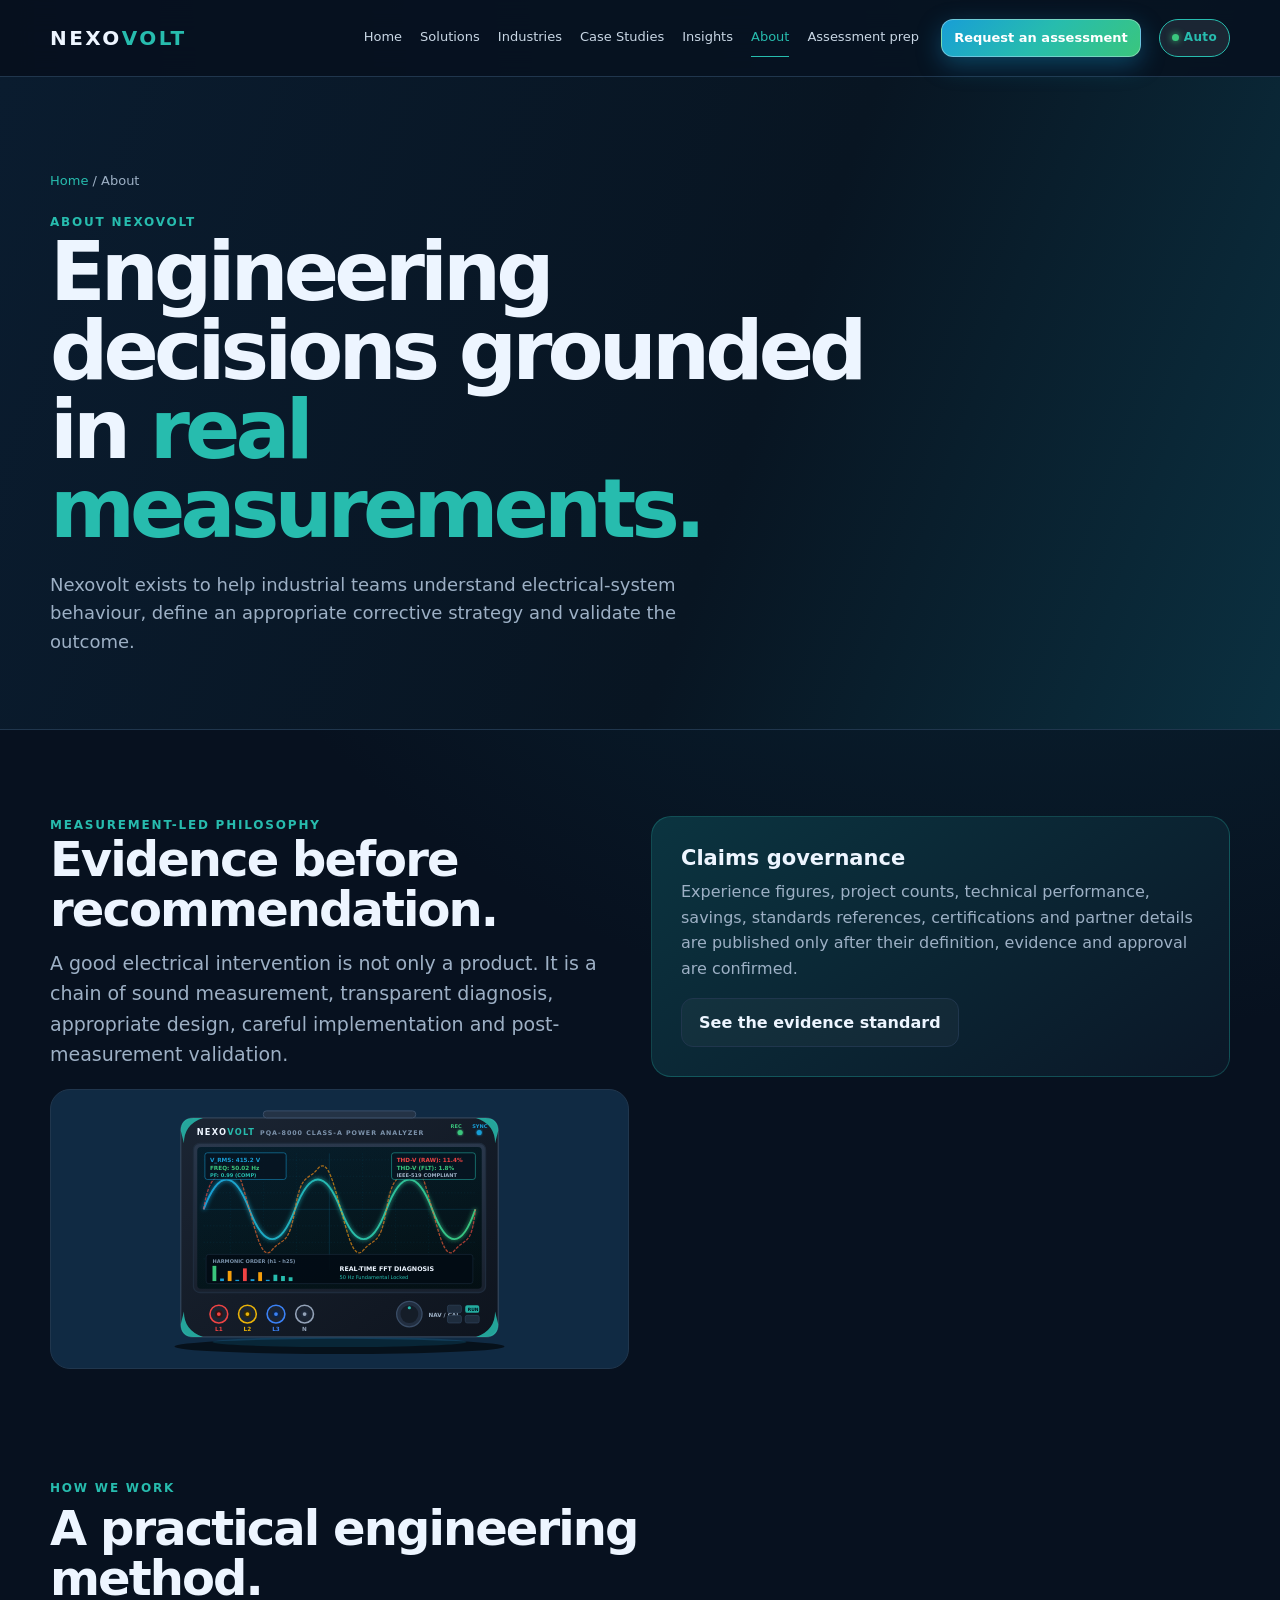
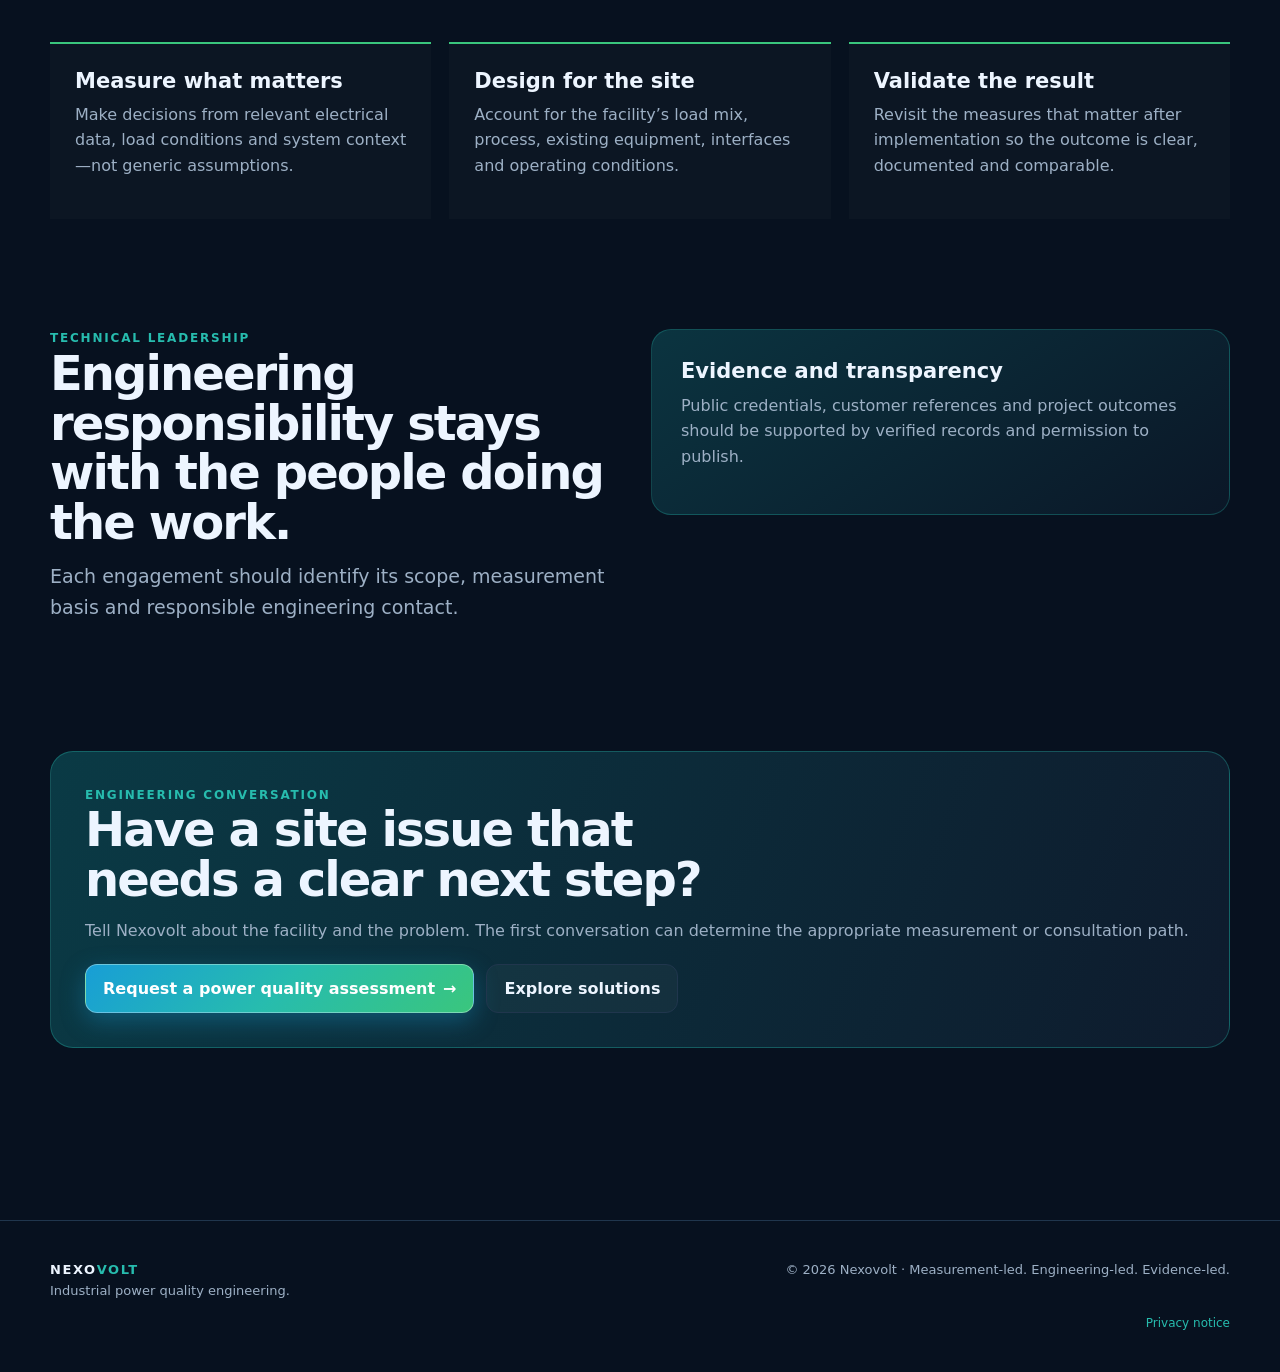
==== commit 208a3b65: "more changes made to the about page, added more content and updated the layout for better user exper" ====
--- a/about.html
+++ b/about.html
@@ -27,7 +27,23 @@
   </nav></header>
   <main id="main">
     <section class="page-hero"><div class="wrap reveal"><div class="breadcrumb"><a href="index.html">Home</a> / About</div><div class="eyebrow">ABOUT NEXOVOLT</div><h1>Engineering decisions grounded in <span>real measurements.</span></h1><p>Nexovolt exists to help industrial teams understand electrical-system behaviour, define an appropriate corrective strategy and validate the outcome.</p></div></section>
-    <section class="wrap section reveal"><div class="split"><div><div class="eyebrow">MEASUREMENT-LED PHILOSOPHY</div><h2>Evidence before recommendation.</h2><p class="lead">A good electrical intervention is not only a product. It is a chain of sound measurement, transparent diagnosis, appropriate design, careful implementation and post-measurement validation.</p></div><div class="callout"><h3>Claims governance</h3><p class="muted">Experience figures, project counts, technical performance, savings, standards references, certifications and partner details are published only after their definition, evidence and approval are confirmed.</p><a class="button secondary" href="case-studies.html">See the evidence standard</a></div></div></section>
+    <section class="wrap section reveal">
+      <div class="split">
+        <div>
+          <div class="eyebrow">MEASUREMENT-LED PHILOSOPHY</div>
+          <h2>Evidence before recommendation.</h2>
+          <p class="lead">A good electrical intervention is not only a product. It is a chain of sound measurement, transparent diagnosis, appropriate design, careful implementation and post-measurement validation.</p>
+          <div class="split-media-wrapper">
+            <img src="assets/images/power-quality-analyzer.svg" alt="Nexovolt measurement-first diagnostic analyzer" width="450" height="260" loading="lazy" decoding="async">
+          </div>
+        </div>
+        <div class="callout">
+          <h3>Claims governance</h3>
+          <p class="muted">Experience figures, project counts, technical performance, savings, standards references, certifications and partner details are published only after their definition, evidence and approval are confirmed.</p>
+          <a class="button secondary" href="case-studies.html">See the evidence standard</a>
+        </div>
+      </div>
+    </section>
     <section class="wrap section tight reveal"><div class="section-head"><div class="eyebrow">HOW WE WORK</div><h2>A practical engineering method.</h2></div><div class="principles"><article class="principle"><h3>Measure what matters</h3><p class="muted">Make decisions from relevant electrical data, load conditions and system context—not generic assumptions.</p></article><article class="principle"><h3>Design for the site</h3><p class="muted">Account for the facility’s load mix, process, existing equipment, interfaces and operating conditions.</p></article><article class="principle"><h3>Validate the result</h3><p class="muted">Revisit the measures that matter after implementation so the outcome is clear, documented and comparable.</p></article></div></section>
     <section class="wrap section tight reveal"><div class="split"><div><div class="eyebrow">TECHNICAL LEADERSHIP</div><h2>Engineering responsibility stays with the people doing the work.</h2><p class="lead">Each engagement should identify its scope, measurement basis and responsible engineering contact.</p></div><div class="callout"><h3>Evidence and transparency</h3><p class="muted">Public credentials, customer references and project outcomes should be supported by verified records and permission to publish.</p></div></div></section>
     <section class="wrap section tight reveal"><div class="cta-band"><div class="eyebrow">ENGINEERING CONVERSATION</div><h2>Have a site issue that needs a clear next step?</h2><p class="muted">Tell Nexovolt about the facility and the problem. The first conversation can determine the appropriate measurement or consultation path.</p><div class="ctas"><a class="button" href="contact.html">Request a power quality assessment <span aria-hidden="true">→</span></a><a class="button secondary" href="services.html">Explore solutions</a></div></div></section>
--- a/nexovolt.css
+++ b/nexovolt.css
@@ -335,6 +335,99 @@
 
 .home-hero { display: grid; grid-template-columns: 1.15fr .85fr; align-items: center; gap: 50px; min-height: 620px; padding: 84px 0; }
 .ctas { display: flex; flex-wrap: wrap; gap: 12px; margin-top: 28px; }
+/* Visual Hardware Cards & Media Modules */
+.hardware-card-media {
+  position: relative;
+  width: 100%;
+  height: 220px;
+  overflow: hidden;
+  border-radius: calc(var(--radius) - 6px);
+  margin-bottom: 20px;
+  background: var(--surface-2);
+  border: 1px solid var(--overlay-2);
+  display: flex;
+  align-items: center;
+  justify-content: center;
+}
+
+.hardware-card-media img,
+.hero-media-wrapper img,
+.split-media-wrapper img {
+  width: 100%;
+  height: 100%;
+  object-fit: contain;
+  padding: 12px;
+  transition: transform 0.35s ease, filter 0.35s ease;
+}
+
+.card:hover .hardware-card-media img,
+.product-card:hover .hardware-card-media img {
+  transform: scale(1.03);
+}
+
+.hero-media-wrapper {
+  position: relative;
+  width: 100%;
+  height: 340px;
+  border-radius: 20px;
+  overflow: hidden;
+  background: radial-gradient(circle at 50% 50%, rgba(24, 158, 214, 0.08) 0%, rgba(7, 17, 31, 0.6) 100%);
+  border: 1px solid var(--overlay-2);
+  display: flex;
+  align-items: center;
+  justify-content: center;
+}
+
+.split-media-wrapper {
+  position: relative;
+  width: 100%;
+  height: 280px;
+  border-radius: var(--radius);
+  overflow: hidden;
+  background: var(--surface-2);
+  border: 1px solid var(--line);
+  margin-top: 18px;
+  display: flex;
+  align-items: center;
+  justify-content: center;
+}
+
+.hardware-badge {
+  position: absolute;
+  top: 12px;
+  right: 12px;
+  background: rgba(7, 17, 31, 0.85);
+  backdrop-filter: blur(8px);
+  border: 1px solid var(--tag-border);
+  color: var(--accent-2);
+  padding: 4px 8px;
+  border-radius: 6px;
+  font-size: 10px;
+  font-weight: 800;
+  letter-spacing: 0.06em;
+  text-transform: uppercase;
+}
+
+/* Subtle glow accents for cards */
+.card-grid .card,
+.product-card {
+  position: relative;
+}
+
+.card-grid .card::before,
+.product-card::before {
+  content: "";
+  position: absolute;
+  inset: 0;
+  border-radius: var(--radius);
+  padding: 1px;
+  background: linear-gradient(135deg, transparent 40%, rgba(39, 188, 174, 0.15), transparent 80%);
+  -webkit-mask: linear-gradient(#fff 0 0) content-box, linear-gradient(#fff 0 0);
+  -webkit-mask-composite: xor;
+  mask-composite: exclude;
+  pointer-events: none;
+}
+
 .hero-card, .contact-card {
   position: relative; overflow: hidden; border: 1px solid var(--line); border-radius: 28px;
   background: linear-gradient(145deg, var(--hero-card-start), var(--hero-card-end)); box-shadow: var(--shadow);
